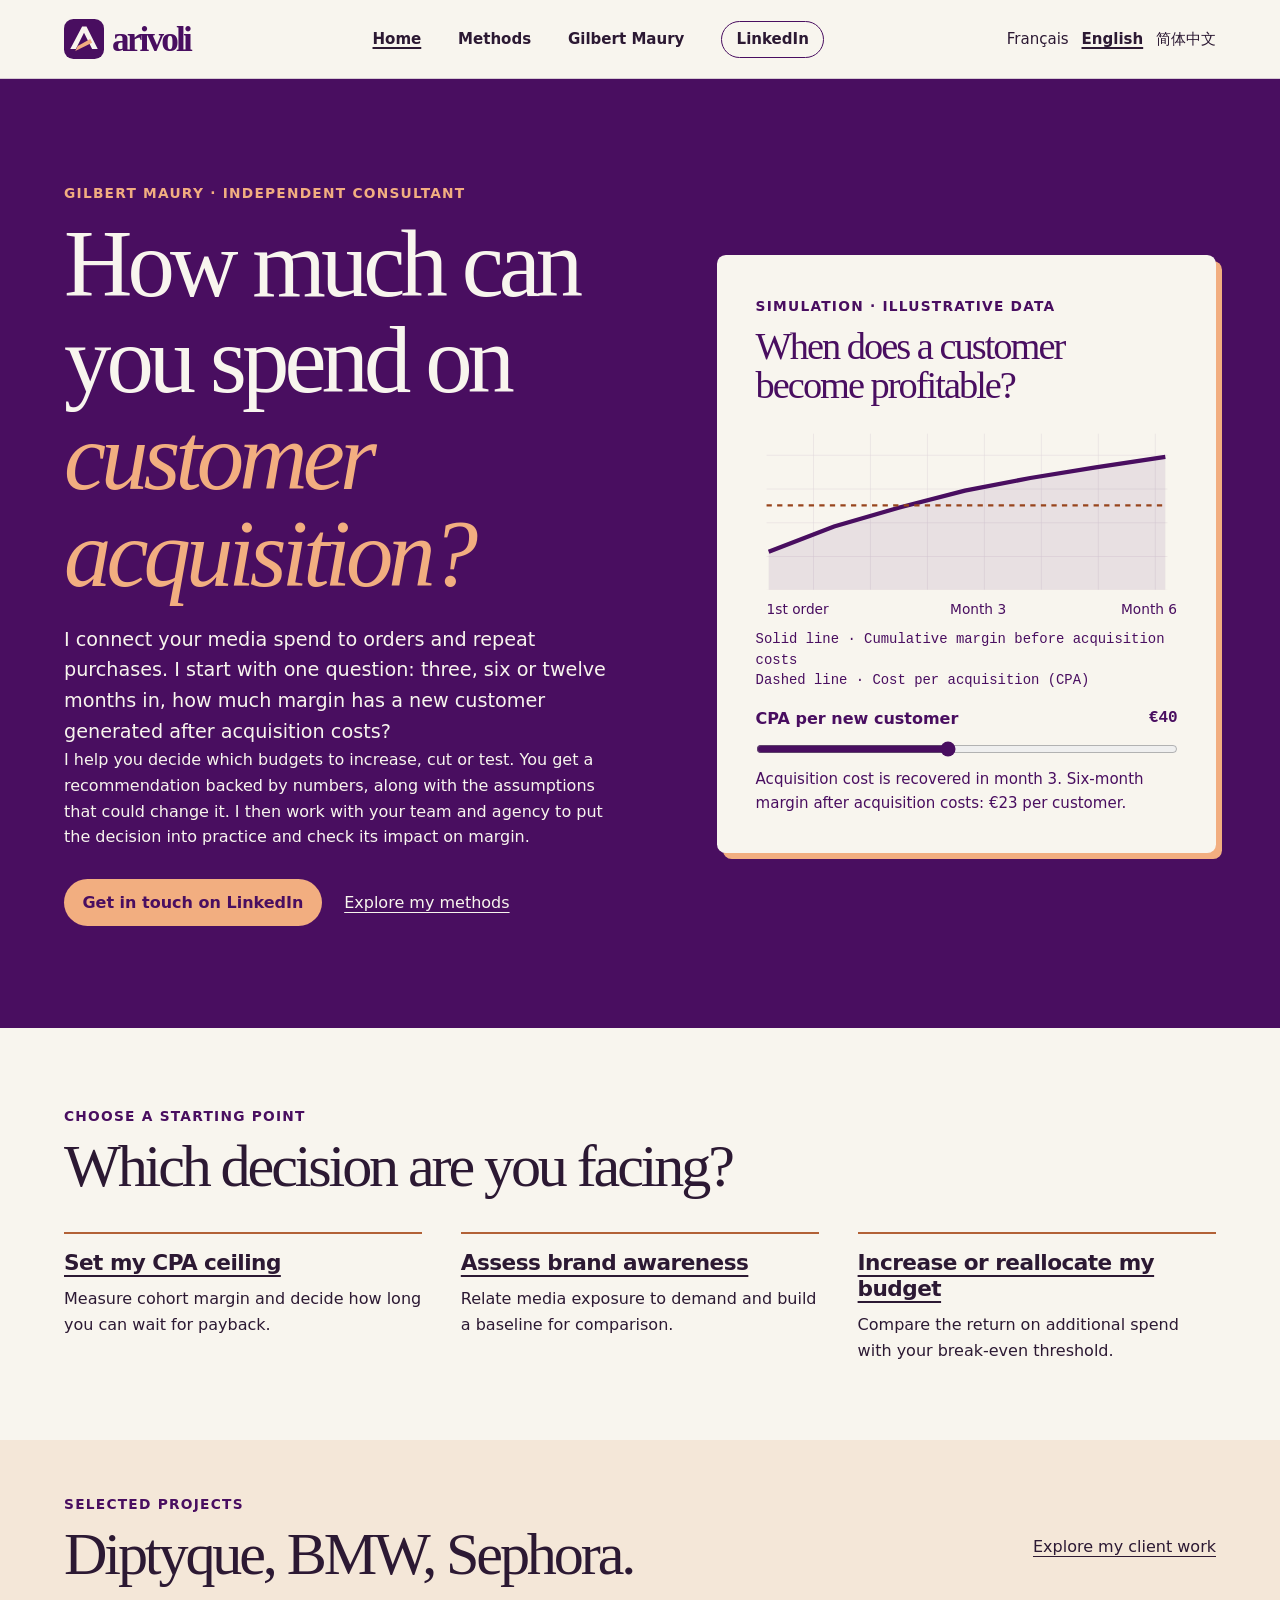
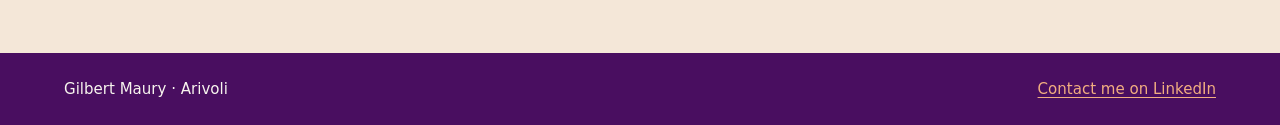
==== en/index.html @ 4d049f60 "Ajouter les versions anglaise et chinoise du site et du simulateur" ====
<!doctype html>
<html lang="en"><head><meta charset="utf-8"><meta name="viewport" content="width=device-width, initial-scale=1"><title>E-commerce acquisition and profitability consultant | Arivoli</title>
<meta name="description" content="Gilbert Maury is an independent consultant who connects media spend, orders and repeat purchases to set a sustainable CPA and improve e-commerce profitability.">
<meta name="author" content="Gilbert Maury">
<meta property="og:locale" content="en_GB">
<meta property="og:type" content="website">
<meta property="og:site_name" content="Arivoli">
<meta property="og:title" content="E-commerce acquisition and profitability consultant | Arivoli">
<meta property="og:description" content="Gilbert Maury is an independent consultant who connects media spend, orders and repeat purchases to set a sustainable CPA and improve e-commerce profitability.">
<meta property="og:url" content="https://arivoli.fr/en/">
<script type="application/ld+json">
{
  "@context": "https://schema.org",
  "@graph": [
    {
      "@type": "WebSite",
      "@id": "https://arivoli.fr/en/#website",
      "name": "Arivoli",
      "url": "https://arivoli.fr/en/",
      "inLanguage": "en",
      "publisher": {
        "@id": "https://arivoli.fr/gilbert-maury.html#gilbert-maury"
      }
    },
    {
      "@type": "Person",
      "@id": "https://arivoli.fr/gilbert-maury.html#gilbert-maury",
      "name": "Gilbert Maury",
      "url": "https://arivoli.fr/en/gilbert-maury.html",
      "jobTitle": "Independent e-commerce performance consultant",
      "sameAs": [
        "https://www.linkedin.com/in/gilbertmaury/"
      ]
    },
    {
      "@type": "WebPage",
      "@id": "https://arivoli.fr/en/#webpage",
      "url": "https://arivoli.fr/en/",
      "name": "E-commerce acquisition and profitability consultant | Arivoli",
      "description": "Gilbert Maury is an independent consultant who connects media spend, orders and repeat purchases to set a sustainable CPA and improve e-commerce profitability.",
      "inLanguage": "en",
      "isPartOf": {
        "@id": "https://arivoli.fr/en/#website"
      },
      "author": {
        "@id": "https://arivoli.fr/gilbert-maury.html#gilbert-maury"
      }
    }
  ]
}
</script>
<link rel="canonical" href="https://arivoli.fr/en/"><link rel="icon" href="/assets/arivoli.svg"><link rel="stylesheet" href="/assets/editorial.css"><script defer src="/assets/cohorte.js"></script><link rel="alternate" hreflang="fr" href="https://arivoli.fr/">
<link rel="alternate" hreflang="en" href="https://arivoli.fr/en/">
<link rel="alternate" hreflang="zh-Hans" href="https://arivoli.fr/zh/">
<link rel="alternate" hreflang="x-default" href="https://arivoli.fr/">
</head>
<body><a class="skip" href="#contenu">Skip to content</a><header><div class="wrap bar"><a class="brand" href="./" aria-label="Arivoli home"><img src="/assets/arivoli.svg" width="40" height="40" alt="">arivoli</a><nav aria-label="Main navigation"><a href="./" aria-current="page">Home</a><a href="priorites.html" >Methods</a><a href="gilbert-maury.html" >Gilbert Maury</a><a class="linkedin" href="https://www.linkedin.com/in/gilbertmaury/">LinkedIn</a></nav><nav class="languages" aria-label="Languages"><a lang="fr" hreflang="fr" href="/">Français</a><a lang="en" hreflang="en" href="/en/" aria-current="true">English</a><a lang="zh-Hans" hreflang="zh-Hans" href="/zh/">简体中文</a></nav></div></header><main id="contenu"><section class="hero"><div class="wrap split"><div><p class="label">Gilbert Maury · Independent consultant</p><h1>How much can you spend on <em>customer acquisition?</em></h1><p class="lead">I connect your media spend to orders and repeat purchases. I start with one question: three, six or twelve months in, how much margin has a new customer generated after acquisition costs?</p><p>I help you decide which budgets to increase, cut or test. You get a recommendation backed by numbers, along with the assumptions that could change it. I then work with your team and agency to put the decision into practice and check its impact on margin.</p><div class="actions"><a class="button" href="https://www.linkedin.com/in/gilbertmaury/">Get in touch on LinkedIn</a><a href="priorites.html">Explore my methods</a></div></div>
<figure class="chart"><figcaption><span class="label">Simulation · Illustrative data</span><h2>When does a customer become profitable?</h2></figcaption><svg viewBox="0 0 400 190" role="img" aria-label="Cumulative margin per new customer, from €18 on the first purchase to €63 at six months."><defs><pattern id="grid" width="54" height="32" patternUnits="userSpaceOnUse"><path d="M54 0H0V32" fill="none" stroke="#490e60" opacity=".13"/></pattern></defs><rect x="10" y="12" width="380" height="148" fill="url(#grid)"/><path d="M12 124 74 100 136 82 198 66 260 54 322 44 388 34V160H12Z" fill="#490e60" opacity=".09"/><path class="curve" d="M12 124 74 100 136 82 198 66 260 54 322 44 388 34" fill="none" stroke="#490e60" stroke-width="4"/><line id="threshold" x1="10" x2="390" y1="80" y2="80" stroke="#490e60" stroke-dasharray="5 5"/><g font-size="13" fill="#490e60"><text x="10" y="183">1st order</text><text x="184" y="183">Month 3</text><text x="346" y="183">Month 6</text></g></svg><p class="legend">Solid line · Cumulative margin before acquisition costs<br>Dashed line · Cost per acquisition (CPA)</p><label for="cpa">CPA per new customer <output id="cost" for="cpa">€40</output></label><input type="range" id="cpa" min="15" max="70" value="40"><p id="result" aria-live="polite">Acquisition cost is recovered in month 3. At six months, the remaining margin is €23 per customer.</p></figure></div></section>
<section class="wrap section"><p class="label">Choose a starting point</p><h2>Which decision are you facing?</h2><div class="columns"><article><h3><a href="priorites.html#cohortes">Set my CPA ceiling</a></h3><p>Measure cohort margin and decide how long you can wait for payback.</p></article><article><h3><a href="priorites.html#notoriete">Assess brand awareness</a></h3><p>Relate media exposure to demand and build a baseline for comparison.</p></article><article><h3><a href="priorites.html#marginal">Increase or reallocate my budget</a></h3><p>Compare the return on additional spend with your break-even threshold.</p></article></div></section><section class="tint"><div class="wrap strip"><div><p class="label">Selected projects</p><h2>Diptyque, BMW, Sephora.</h2></div><a href="gilbert-maury.html">Explore my client work</a></div></section></main><footer><div class="wrap foot"><span>Gilbert Maury · Arivoli</span><a href="https://www.linkedin.com/in/gilbertmaury/">Contact me on LinkedIn</a></div></footer></body></html>
---- assets/editorial.css ----
:root{--purple:#490e60;--apricot:#f2ae80;--ivory:#f8f5ee;--ink:#2c1933;color:var(--ink);background:var(--ivory);font:100%/1.6 "Inter",system-ui,sans-serif}
*{box-sizing:border-box}body,h1,h2,h3,p,figure{margin:0}a{color:inherit;text-underline-offset:.23em}a:hover{text-decoration-thickness:2px}a:focus-visible,input:focus-visible{outline:3px solid currentColor;outline-offset:4px}.wrap{width:min(1180px,90%);margin:auto}.bar,.foot,.strip,.actions,nav,.brand{display:flex;align-items:center;flex-wrap:wrap}.bar,.foot,.strip{justify-content:space-between;gap:1.1rem}.bar{padding:1.2rem 0}header{border-bottom:1px solid #490e6030}.brand{gap:.5rem;font:700 2.2rem/1 Georgia,serif;letter-spacing:-.08em;text-decoration:none;color:var(--purple)}nav{gap:clamp(.7rem,3vw,2.3rem)}nav a{font-size:.94rem;text-decoration:none;font-weight:600}nav [aria-current],nav a:hover{text-decoration:underline;text-decoration-thickness:2px}.linkedin{border:1px solid var(--purple);border-radius:2rem;padding:.35rem .9rem}.skip{position:absolute;left:-1000px}.skip:focus{left:1rem;background:white;padding:.5rem;z-index:3}
.hero,footer{background:var(--purple);color:var(--ivory)}.split{display:grid;grid-template-columns:1.13fr 1fr;align-items:center;gap:clamp(2rem,7vw,6rem);padding-block:clamp(3.8rem,8vw,7rem)}.label{font-size:.86rem;font-weight:700;letter-spacing:.09em;text-transform:uppercase;color:var(--purple)}.hero .label{color:var(--apricot)}h1,h2{font-family:"Baskervville",Georgia,serif;font-weight:400;line-height:1.02;letter-spacing:-.052em;text-wrap:balance}h1{font-size:clamp(3.5rem,7.4vw,7.4rem);margin:.75rem 0 1.4rem}h1 em{display:block;color:var(--purple);font-weight:400}.hero h1 em{color:var(--apricot)}h2{font-size:clamp(2.4rem,4.7vw,4.5rem);margin:.5rem 0 1rem}h3{font-size:1.35rem;line-height:1.2;letter-spacing:-.025em;margin-bottom:.65rem}.lead{font-size:clamp(1.1rem,1.5vw,1.29rem);max-width:52ch}.actions{gap:1rem 1.4rem;margin-top:1.8rem}.button{display:inline-block;background:var(--apricot);color:var(--purple);padding:.68rem 1.15rem;border-radius:2rem;font-weight:700;text-decoration:none}.button:hover{box-shadow:inset 0 0 0 2px var(--purple)}
.chart{background:var(--apricot);color:var(--purple);border-radius:1.35rem;padding:clamp(1.35rem,3vw,2.4rem);box-shadow:9px 9px 0 #300b3c}.hero .chart .label{color:var(--purple)}.chart h2{font-size:clamp(1.95rem,3vw,3rem)}.chart svg{width:100%;height:auto;display:block}.legend{font-size:.87rem;line-height:1.45;margin:.5rem 0 1rem}.chart label{display:flex;justify-content:space-between;font-weight:650}.chart input{width:100%;accent-color:var(--purple);margin:.6rem 0}.chart #result{min-height:3em;font-size:.94rem}.section,.intro{padding-block:clamp(3.2rem,6vw,6rem)}.intro .button{margin-top:1.5rem}.columns,.missions{display:grid;gap:clamp(1rem,3vw,2.5rem);margin-top:2.2rem}.columns{grid-template-columns:repeat(3,1fr)}.missions{grid-template-columns:repeat(2,1fr)}.columns article,.missions article{border-top:2px solid var(--purple);padding-top:1rem}.missions h3{margin-top:.5rem}.tint{background:var(--apricot)}.strip{padding-block:3.3rem}.strip .button{background:var(--purple);color:white}.strip p,.tint .section p{max-width:62ch}.priorities{padding-bottom:4rem}.priorities article{border-top:1px solid #490e6040;padding:1.8rem 0;display:grid;grid-template-columns:1fr 2.3fr;gap:2rem}.priorities h2{font-size:clamp(1.65rem,3vw,2.75rem);margin:0 0 .7rem}.priorities p{max-width:66ch}.foot{padding-block:1.5rem;font-size:.94rem}.foot a{color:var(--apricot)}
@media(prefers-reduced-motion:no-preference){.curve{stroke-dasharray:430;stroke-dashoffset:430;animation:trace 1.2s ease-out forwards}@keyframes trace{to{stroke-dashoffset:0}}.hero h1{animation:arrive .55s ease-out}@keyframes arrive{from{opacity:0;transform:translateY(8px)}}}
@media(max-width:780px){.split,.columns,.priorities article{grid-template-columns:1fr}.priorities article{gap:.5rem}.chart{max-width:36rem}.columns{gap:1.6rem}}@media(max-width:540px){.missions{grid-template-columns:1fr}.bar{gap:.8rem}.bar nav{width:100%;justify-content:space-between;gap:.35rem}.bar nav a{font-size:.86rem}.linkedin{padding:.25rem .65rem}.brand{font-size:1.9rem}.brand img{width:32px;height:32px}}

.chart{background:var(--ivory);border-radius:.55rem;box-shadow:6px 6px 0 var(--apricot)}
.hero .chart .label{color:var(--purple)}
.chart #threshold{stroke:#98451d;stroke-width:2}
.chart .curve{stroke-width:4}
.equation,.legend,.chart output{font-family:"IBM Plex Mono",ui-monospace,monospace}
.tint{background:#f4e7d8}.columns article,.missions article{border-top:2px solid #b26136}
.notebook{display:grid;grid-template-columns:minmax(170px,1fr) minmax(0,3fr);gap:clamp(2rem,6vw,6rem);padding-bottom:4rem}
.notebook aside nav{position:sticky;top:2rem;display:grid;gap:.52rem;border-left:3px solid var(--apricot);padding-left:1rem}
.notebook aside nav strong{margin-bottom:.3rem}.note{border-top:1px solid #490e6040;padding:2rem 0 3.5rem;scroll-margin-top:1rem}
.note h2{font-size:clamp(2rem,4vw,3.4rem);max-width:24ch}.note h3{font-size:1.03rem;margin:1.3rem 0 .4rem}
.note p{max-width:70ch}.equation{background:#f1e7dc;border-left:4px solid #b26136;padding:1rem 1.2rem;margin:1.25rem 0;font-size:.98rem}
.example{margin-top:1rem;color:#543f50;font-style:italic}
@media(max-width:760px){.notebook{grid-template-columns:1fr}.notebook aside nav{position:static}.note{padding-bottom:2rem}}

.bar .languages{width:auto;justify-content:flex-start;gap:.8rem}.languages a{font-weight:400}.languages [aria-current]{font-weight:700}
:lang(zh-Hans):is(h1,h2,.label){letter-spacing:normal;line-height:1.2}
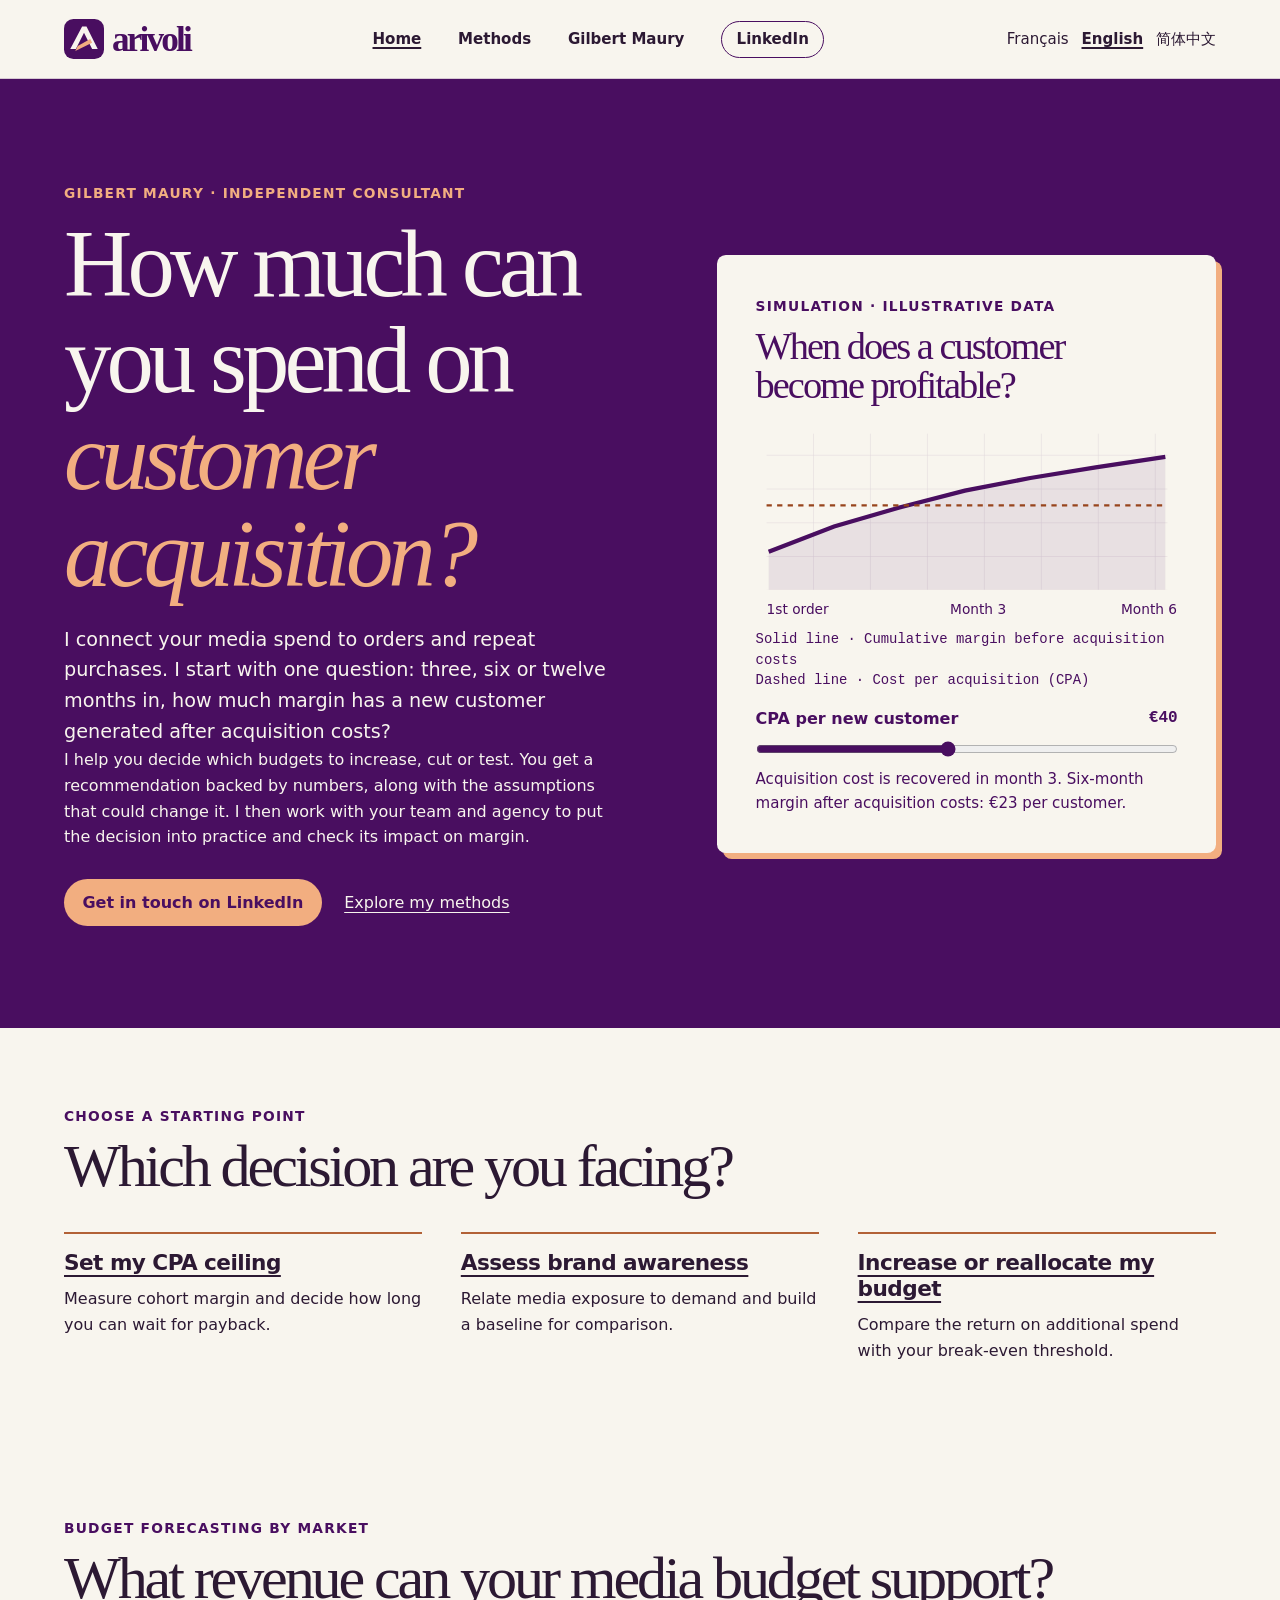
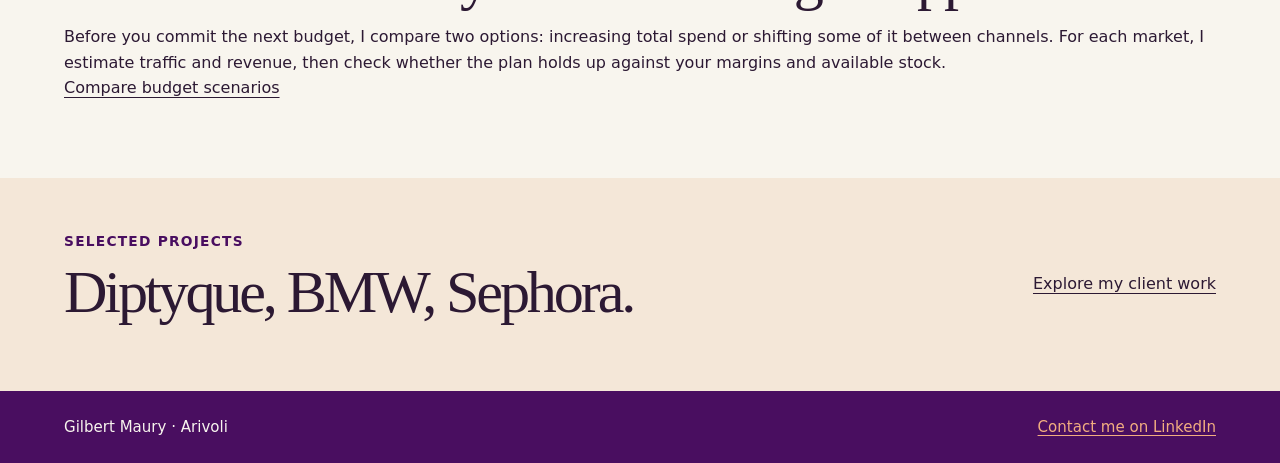
==== commit de3d4d88: "Présenter la projection budgétaire par marché dans les trois langues" ====
--- a/en/index.html
+++ b/en/index.html
@@ -56,4 +56,4 @@
 </head>
 <body><a class="skip" href="#contenu">Skip to content</a><header><div class="wrap bar"><a class="brand" href="./" aria-label="Arivoli home"><img src="/assets/arivoli.svg" width="40" height="40" alt="">arivoli</a><nav aria-label="Main navigation"><a href="./" aria-current="page">Home</a><a href="priorites.html" >Methods</a><a href="gilbert-maury.html" >Gilbert Maury</a><a class="linkedin" href="https://www.linkedin.com/in/gilbertmaury/">LinkedIn</a></nav><nav class="languages" aria-label="Languages"><a lang="fr" hreflang="fr" href="/">Français</a><a lang="en" hreflang="en" href="/en/" aria-current="true">English</a><a lang="zh-Hans" hreflang="zh-Hans" href="/zh/">简体中文</a></nav></div></header><main id="contenu"><section class="hero"><div class="wrap split"><div><p class="label">Gilbert Maury · Independent consultant</p><h1>How much can you spend on <em>customer acquisition?</em></h1><p class="lead">I connect your media spend to orders and repeat purchases. I start with one question: three, six or twelve months in, how much margin has a new customer generated after acquisition costs?</p><p>I help you decide which budgets to increase, cut or test. You get a recommendation backed by numbers, along with the assumptions that could change it. I then work with your team and agency to put the decision into practice and check its impact on margin.</p><div class="actions"><a class="button" href="https://www.linkedin.com/in/gilbertmaury/">Get in touch on LinkedIn</a><a href="priorites.html">Explore my methods</a></div></div>
 <figure class="chart"><figcaption><span class="label">Simulation · Illustrative data</span><h2>When does a customer become profitable?</h2></figcaption><svg viewBox="0 0 400 190" role="img" aria-label="Cumulative margin per new customer, from €18 on the first purchase to €63 at six months."><defs><pattern id="grid" width="54" height="32" patternUnits="userSpaceOnUse"><path d="M54 0H0V32" fill="none" stroke="#490e60" opacity=".13"/></pattern></defs><rect x="10" y="12" width="380" height="148" fill="url(#grid)"/><path d="M12 124 74 100 136 82 198 66 260 54 322 44 388 34V160H12Z" fill="#490e60" opacity=".09"/><path class="curve" d="M12 124 74 100 136 82 198 66 260 54 322 44 388 34" fill="none" stroke="#490e60" stroke-width="4"/><line id="threshold" x1="10" x2="390" y1="80" y2="80" stroke="#490e60" stroke-dasharray="5 5"/><g font-size="13" fill="#490e60"><text x="10" y="183">1st order</text><text x="184" y="183">Month 3</text><text x="346" y="183">Month 6</text></g></svg><p class="legend">Solid line · Cumulative margin before acquisition costs<br>Dashed line · Cost per acquisition (CPA)</p><label for="cpa">CPA per new customer <output id="cost" for="cpa">€40</output></label><input type="range" id="cpa" min="15" max="70" value="40"><p id="result" aria-live="polite">Acquisition cost is recovered in month 3. At six months, the remaining margin is €23 per customer.</p></figure></div></section>
-<section class="wrap section"><p class="label">Choose a starting point</p><h2>Which decision are you facing?</h2><div class="columns"><article><h3><a href="priorites.html#cohortes">Set my CPA ceiling</a></h3><p>Measure cohort margin and decide how long you can wait for payback.</p></article><article><h3><a href="priorites.html#notoriete">Assess brand awareness</a></h3><p>Relate media exposure to demand and build a baseline for comparison.</p></article><article><h3><a href="priorites.html#marginal">Increase or reallocate my budget</a></h3><p>Compare the return on additional spend with your break-even threshold.</p></article></div></section><section class="tint"><div class="wrap strip"><div><p class="label">Selected projects</p><h2>Diptyque, BMW, Sephora.</h2></div><a href="gilbert-maury.html">Explore my client work</a></div></section></main><footer><div class="wrap foot"><span>Gilbert Maury · Arivoli</span><a href="https://www.linkedin.com/in/gilbertmaury/">Contact me on LinkedIn</a></div></footer></body></html>+<section class="wrap section"><p class="label">Choose a starting point</p><h2>Which decision are you facing?</h2><div class="columns"><article><h3><a href="priorites.html#cohortes">Set my CPA ceiling</a></h3><p>Measure cohort margin and decide how long you can wait for payback.</p></article><article><h3><a href="priorites.html#notoriete">Assess brand awareness</a></h3><p>Relate media exposure to demand and build a baseline for comparison.</p></article><article><h3><a href="priorites.html#marginal">Increase or reallocate my budget</a></h3><p>Compare the return on additional spend with your break-even threshold.</p></article></div></section><section class="wrap section"><p class="label">Budget forecasting by market</p><h2>What revenue can your media budget support?</h2><p>Before you commit the next budget, I compare two options: increasing total spend or shifting some of it between channels. For each market, I estimate traffic and revenue, then check whether the plan holds up against your margins and available stock.</p><p><a href="priorites.html#projection">Compare budget scenarios</a></p></section><section class="tint"><div class="wrap strip"><div><p class="label">Selected projects</p><h2>Diptyque, BMW, Sephora.</h2></div><a href="gilbert-maury.html">Explore my client work</a></div></section></main><footer><div class="wrap foot"><span>Gilbert Maury · Arivoli</span><a href="https://www.linkedin.com/in/gilbertmaury/">Contact me on LinkedIn</a></div></footer></body></html>
